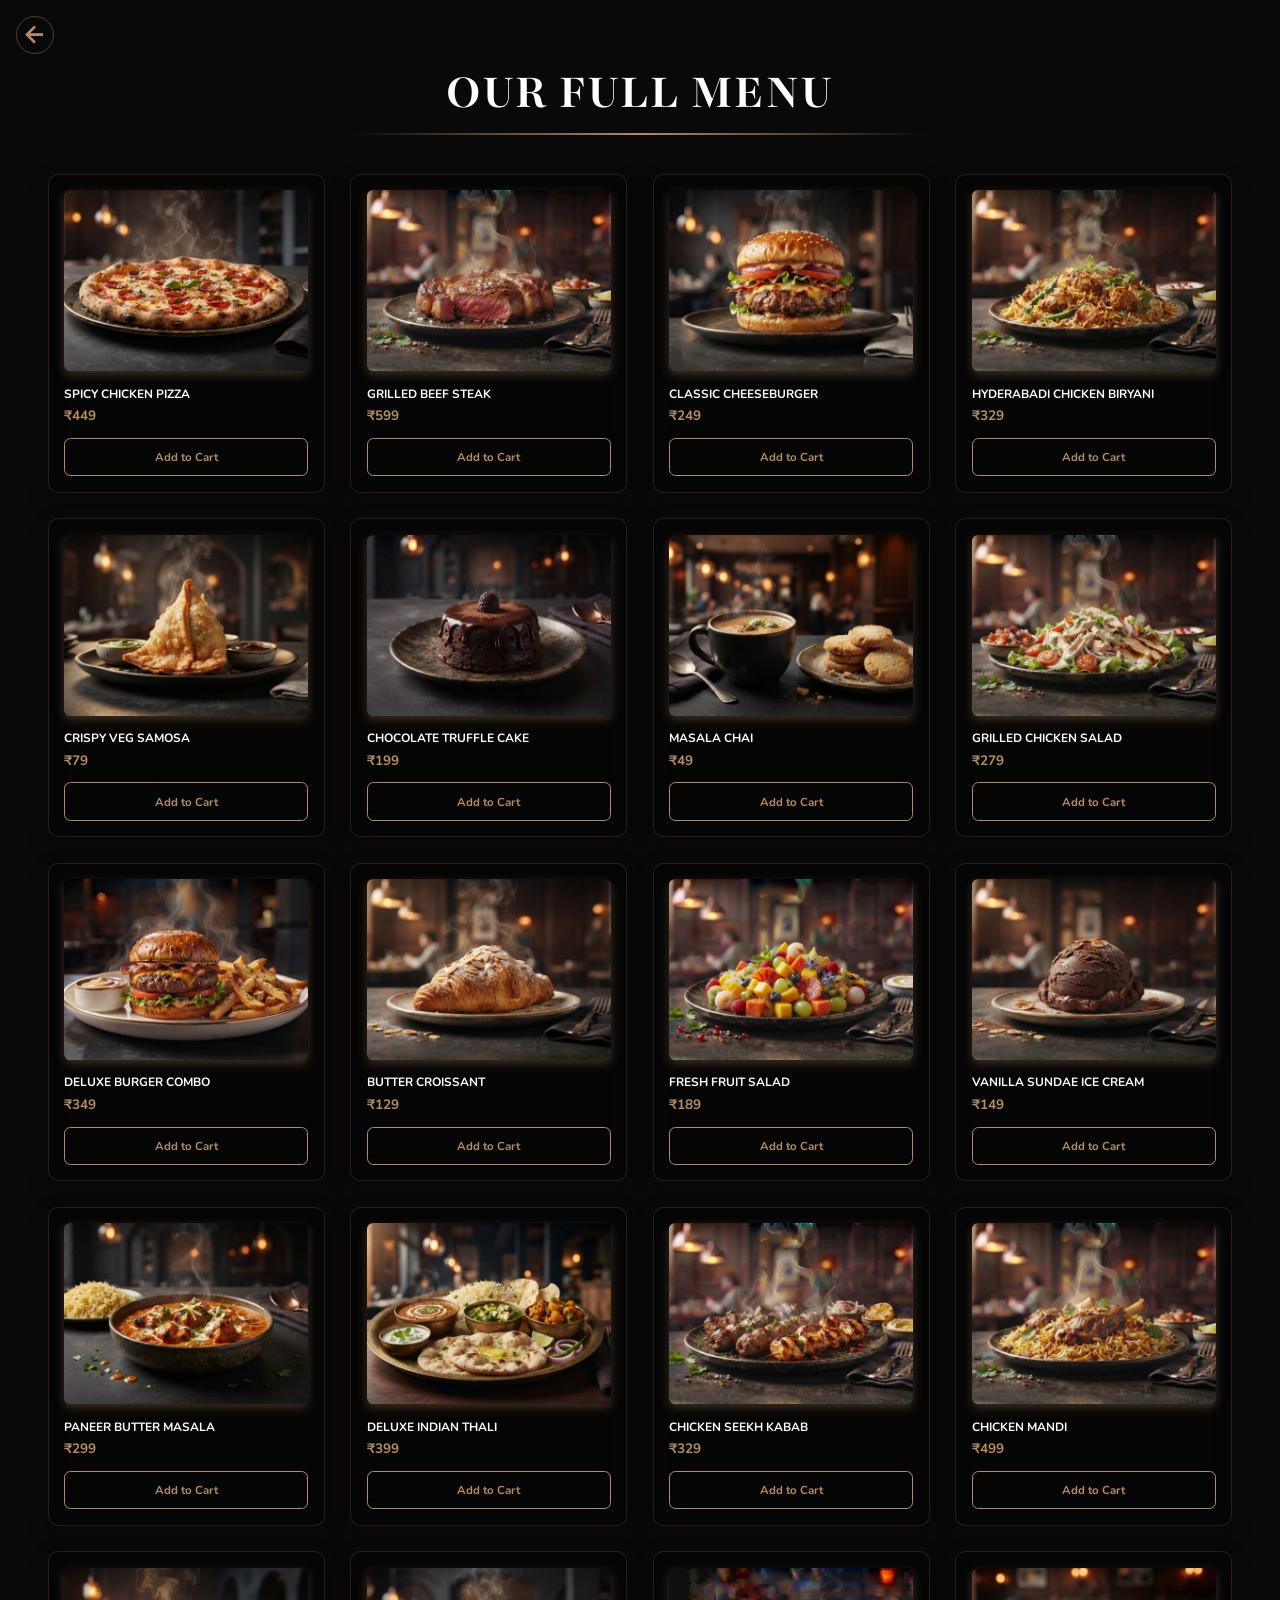
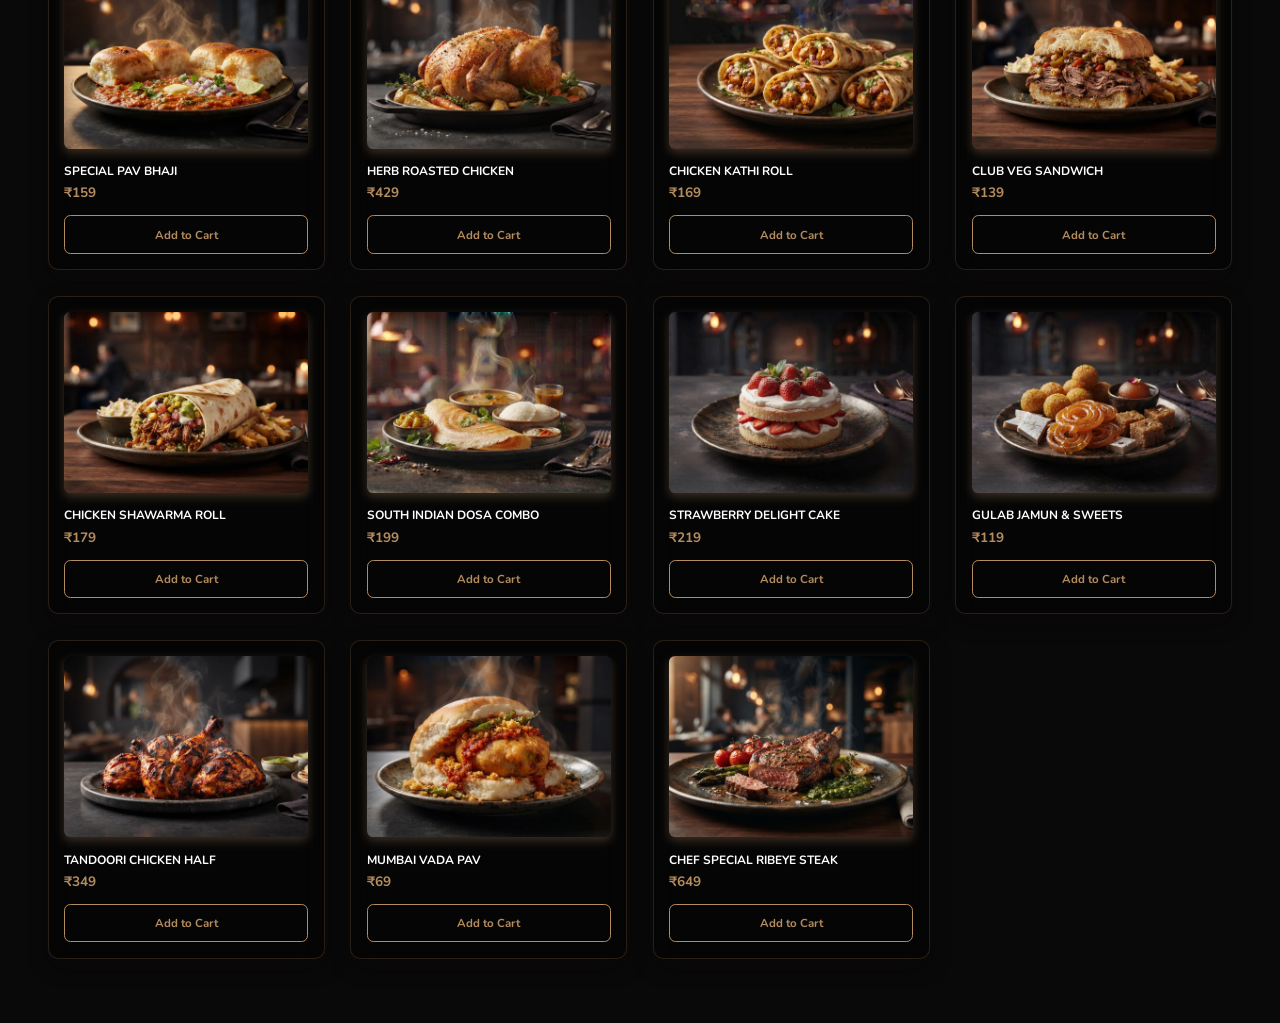
==== Menu-page/index2.html @ d4db0033 "Commit Responsiveness" ====
<!DOCTYPE html>
<html lang="en">

<head>
    <meta charset="UTF-8">
    <meta name="viewport" content="width=device-width, initial-scale=1.0">
    <title>Restaurant Menu</title>
    <link rel="stylesheet" href="style.css">
    <link href="https://unpkg.com/boxicons@2.1.4/css/boxicons.min.css" rel="stylesheet">
</head>

<body>
    <section class="full-menu">
        <h1>OUR FULL MENU</h1>
        <button class="menu-btn" onclick="window.location.href='../index.html'">
            <i id="menu-btnicon" class="bx bx-left-arrow-alt"></i>
        </button>

        <div class="menu-grid">

            <div class="cards">
                <img loading="lazy" src="../Food/Pizza.webp" alt="Pizza">
                <h5>SPICY CHICKEN PIZZA</h5>
                <p>₹449</p>
                <button class="add-to-cart-btn">Add to Cart</button>
            </div>

            <div class="cards">
                <img loading="lazy" src="../Food/Stake.webp" alt="Steak">
                <h5>GRILLED BEEF STEAK</h5>
                <p>₹599</p>
                <button class="add-to-cart-btn">Add to Cart</button>
            </div>

            <div class="cards">
                <img loading="lazy" src="../Food/Burger.webp" alt="Burger">
                <h5>CLASSIC CHEESEBURGER</h5>
                <p>₹249</p>
                <button class="add-to-cart-btn">Add to Cart</button>
            </div>

            <div class="cards">
                <img loading="lazy" src="../Food/Biryani.webp" alt="Biryani">
                <h5>HYDERABADI CHICKEN BIRYANI</h5>
                <p>₹329</p>
                <button class="add-to-cart-btn">Add to Cart</button>
            </div>

            <div class="cards">
                <img loading="lazy" src="../Food/Samosa.webp" alt="Samosa">
                <h5>CRISPY VEG SAMOSA</h5>
                <p>₹79</p>
                <button class="add-to-cart-btn">Add to Cart</button>
            </div>

            <div class="cards">
                <img loading="lazy" src="../Food/Cake.webp" alt="Cake">
                <h5>CHOCOLATE TRUFFLE CAKE</h5>
                <p>₹199</p>
                <button class="add-to-cart-btn">Add to Cart</button>
            </div>

            <div class="cards">
                <img loading="lazy" src="../Food/Chai.webp" alt="Chai">
                <h5>MASALA CHAI</h5>
                <p>₹49</p>
                <button class="add-to-cart-btn">Add to Cart</button>
            </div>

            <div class="cards">
                <img loading="lazy" src="../Food/Chicken Salad.webp" alt="Chicken Salad">
                <h5>GRILLED CHICKEN SALAD</h5>
                <p>₹279</p>
                <button class="add-to-cart-btn">Add to Cart</button>
            </div>

            <div class="cards">
                <img loading="lazy" src="../Food/Burger Combo.webp" alt="Burger Combo">
                <h5>DELUXE BURGER COMBO</h5>
                <p>₹349</p>
                <button class="add-to-cart-btn">Add to Cart</button>
            </div>

            <div class="cards">
                <img loading="lazy" src="../Food/Cruson.webp" alt="Croissant">
                <h5>BUTTER CROISSANT</h5>
                <p>₹129</p>
                <button class="add-to-cart-btn">Add to Cart</button>
            </div>

            <div class="cards">
                <img loading="lazy" src="../Food/Fruit salad.webp" alt="Fruit Salad">
                <h5>FRESH FRUIT SALAD</h5>
                <p>₹189</p>
                <button class="add-to-cart-btn">Add to Cart</button>
            </div>

            <div class="cards">
                <img loading="lazy" src="../Food/ICE Cream.webp" alt="Ice Cream">
                <h5>VANILLA SUNDAE ICE CREAM</h5>
                <p>₹149</p>
                <button class="add-to-cart-btn">Add to Cart</button>
            </div>

            <div class="cards">
                <img loading="lazy" src="../Food/Indian curry.webp" alt="Indian Curry">
                <h5>PANEER BUTTER MASALA</h5>
                <p>₹299</p>
                <button class="add-to-cart-btn">Add to Cart</button>
            </div>

            <div class="cards">
                <img loading="lazy" src="../Food/Indian-Thali.webp" alt="Indian Thali">
                <h5>DELUXE INDIAN THALI</h5>
                <p>₹399</p>
                <button class="add-to-cart-btn">Add to Cart</button>
            </div>

            <div class="cards">
                <img loading="lazy" src="../Food/Kababs.webp" alt="Kababs">
                <h5>CHICKEN SEEKH KABAB</h5>
                <p>₹329</p>
                <button class="add-to-cart-btn">Add to Cart</button>
            </div>

            <div class="cards">
                <img loading="lazy" src="../Food/Mandi.webp" alt="Mandi">
                <h5>CHICKEN MANDI</h5>
                <p>₹499</p>
                <button class="add-to-cart-btn">Add to Cart</button>
            </div>

            <div class="cards">
                <img loading="lazy" src="../Food/Pav-bhaji.webp" alt="Pav Bhaji">
                <h5>SPECIAL PAV BHAJI</h5>
                <p>₹159</p>
                <button class="add-to-cart-btn">Add to Cart</button>
            </div>

            <div class="cards">
                <img loading="lazy" src="../Food/Roasted-chicken.webp" alt="Roasted Chicken">
                <h5>HERB ROASTED CHICKEN</h5>
                <p>₹429</p>
                <button class="add-to-cart-btn">Add to Cart</button>
            </div>

            <div class="cards">
                <img loading="lazy" src="../Food/Roll.webp" alt="Roll">
                <h5>CHICKEN KATHI ROLL</h5>
                <p>₹169</p>
                <button class="add-to-cart-btn">Add to Cart</button>
            </div>

            <div class="cards">
                <img loading="lazy" src="../Food/Sandwich.webp" alt="Sandwich">
                <h5>CLUB VEG SANDWICH</h5>
                <p>₹139</p>
                <button class="add-to-cart-btn">Add to Cart</button>
            </div>

            <div class="cards">
                <img loading="lazy" src="../Food/Shawarma.webp" alt="Shawarma">
                <h5>CHICKEN SHAWARMA ROLL</h5>
                <p>₹179</p>
                <button class="add-to-cart-btn">Add to Cart</button>
            </div>

            <div class="cards">
                <img loading="lazy" src="../Food/South-indian.webp" alt="South Indian">
                <h5>SOUTH INDIAN DOSA COMBO</h5>
                <p>₹199</p>
                <button class="add-to-cart-btn">Add to Cart</button>
            </div>

            <div class="cards">
                <img loading="lazy" src="../Food/Stawbeery-cake.webp" alt="Strawberry Cake">
                <h5>STRAWBERRY DELIGHT CAKE</h5>
                <p>₹219</p>
                <button class="add-to-cart-btn">Add to Cart</button>
            </div>

            <div class="cards">
                <img loading="lazy" src="../Food/Sweet.webp" alt="Sweet">
                <h5>GULAB JAMUN & SWEETS</h5>
                <p>₹119</p>
                <button class="add-to-cart-btn">Add to Cart</button>
            </div>

            <div class="cards">
                <img loading="lazy" src="../Food/Tandori-Chicken.webp" alt="Tandoori Chicken">
                <h5>TANDOORI CHICKEN HALF</h5>
                <p>₹349</p>
                <button class="add-to-cart-btn">Add to Cart</button>
            </div>

            <div class="cards">
                <img loading="lazy" src="../Food/Vada-pav.webp" alt="Vada Pav">
                <h5>MUMBAI VADA PAV</h5>
                <p>₹69</p>
                <button class="add-to-cart-btn">Add to Cart</button>
            </div>

            <div class="cards">
                <img loading="lazy" src="../Food/Stake (2).webp" alt="Special Steak">
                <h5>CHEF SPECIAL RIBEYE STEAK</h5>
                <p>₹649</p>
                <button class="add-to-cart-btn">Add to Cart</button>
            </div>

        </div>
    </section>
</body>
<script src="script.js"></script>

</html>
---- Menu-page/style.css ----
@import url('https://fonts.googleapis.com/css2?family=Nunito:ital,wght@0,200..1000;1,200..1000&family=Playfair:ital,opsz,wght@0,5..1200,300..900;1,5..1200,300..900&display=swap');

:root {
    --primary-color: #b48c5e;
    --secondary-color: #fff;
    --terenary-color: #1a1a1a;
    --page-padding: clamp(1rem, 4vw, 4rem);
    --section-gap: clamp(2.5rem, 6vw, 6rem);
}

*,
*::before,
*::after {
    box-sizing: border-box;
}

html {
    width: 100%;
    min-width: 0;
    scroll-behavior: smooth;
    overflow-x: hidden;
}

body {
    width: 100%;
    min-width: 0;
    min-height: 100vh;
    padding: 0;
    margin: 0;
    font-family: 'Playfair', sans-serif;
    background-color: #000;
    color: var(--secondary-color);
    overflow-x: hidden;
}

img {
    display: block;
    max-width: 100%;
}

button,
input {
    font: inherit;
}

p {
    font-family: 'Nunito', sans-serif;
    margin: 10px 0;
}

/* FULL MENU SECTION */

.menu-btn{
    position: absolute;
    top: 1rem;
    left: 1rem;
    background-color: transparent;
    border: 1px solid rgba(180, 140, 94, 0.4);
    border-radius: 50%;
    color: var(--primary-color);
    width: clamp(2rem, 3vw, 2.8125rem);
    height: clamp(2rem, 3vw, 2.8125rem);
    font-size: clamp(1.5rem, 3vw, 2rem);
    display: flex;
    align-items: center;
    justify-content: center;
    transition: all 0.3s ease;
    cursor: pointer;
}

.menu-btn:hover {
    background-color: var(--primary-color);
    color: var(--secondary-color);
    box-shadow: 0 4px 15px rgba(180, 140, 94, 0.5);
}

.full-menu {
    width: 100%;
    min-height: 100vh;
    padding: clamp(2rem, 5vw, 4rem) clamp(1rem, 4vw, 3rem);
    background-color: #090909;
    text-align: center;
    position: relative;
}

.full-menu h1 {
    position: relative;
    width: min(100%, 950px);
    margin: 0 auto clamp(2rem, 4vw, 3.5rem);
    font-size: clamp(2rem, 4vw, 3.2rem);
    letter-spacing: clamp(0.5px, 0.15vw, 1.5px);
    line-height: 1.15;
    color: var(--secondary-color);
}

.full-menu h1::after {
    content: "";
    position: absolute;
    bottom: -0.75rem;
    left: 50%;
    transform: translateX(-50%);
    width: min(36rem, 70vw);
    height: 2px;
    background: linear-gradient(to right, transparent, var(--primary-color), transparent);
}

/* GRID LAYOUT FOR ALL CARDS */

.menu-grid {
    width: min(100%, 1400px);
    margin: 0 auto;
    display: grid;
    grid-template-columns: repeat(auto-fill, minmax(clamp(13rem, 20vw, 17rem), 1fr));
    gap: clamp(1rem, 2vw, 1.75rem);
    justify-content: center;
}

/* CARDS STYLING */

.cards {
    display: flex;
    flex-direction: column;
    backdrop-filter: blur(12px);
    background: rgba(0, 0, 0, 0.4);
    padding: clamp(0.75rem, 1.2vw, 1rem);
    border-radius: clamp(7px, 0.8vw, 12px);
    border: 1px solid rgba(180, 140, 94, 0.2);
    text-align: left;
    box-shadow: 0 8px 20px rgba(12, 6, 6, 0.4);
    transition: transform 0.3s ease, border-color 0.3s ease, box-shadow 0.3s ease;
}

.cards:hover {
    transform: translateY(-6px);
    border-color: var(--primary-color);
    box-shadow: 0 10px 25px rgba(180, 140, 94, 0.25);
}

.cards img {
    width: 100%;
    aspect-ratio: 1.35 / 1;
    height: auto;
    object-fit: cover;
    border-radius: clamp(5px, 0.5vw, 8px);
    background-color: #262626;
    box-shadow: 0 4px 10px rgba(180, 140, 94, 0.3);
}

.cards h5 {
    margin: clamp(0.75rem, 1.2vw, 1rem) 0 0.25rem;
    font-size: clamp(0.75rem, 0.9vw, 1rem);
    font-family: 'Nunito', sans-serif;
    line-height: 1.3;
    font-weight: 700;
    color: var(--secondary-color);
}

.cards p {
    margin: 0 0 clamp(0.75rem, 1vw, 1.25rem) 0;
    color: var(--primary-color);
    font-weight: 700;
    font-size: clamp(0.85rem, 1vw, 1.1rem);
    font-family: 'Nunito', sans-serif;
}

/* ADD TO CART BUTTON */

.add-to-cart-btn {
    margin-top: auto;
    width: 100%;
    background-color: transparent;
    color: var(--primary-color);
    border: 1px solid var(--primary-color);
    border-radius: clamp(5px, 0.5vw, 8px);
    padding: clamp(0.5rem, 0.8vw, 0.7rem) clamp(0.75rem, 1vw, 1.25rem);
    font-size: clamp(0.72rem, 0.85vw, 0.95rem);
    font-weight: 700;
    font-family: 'Nunito', sans-serif;
    cursor: pointer;
    transition: background 0.3s ease, color 0.3s ease, box-shadow 0.3s ease;
}

.add-to-cart-btn:hover {
    background-color: var(--primary-color);
    box-shadow: 0 4px 15px rgba(180, 140, 94, 0.5);
    color: var(--secondary-color);
}
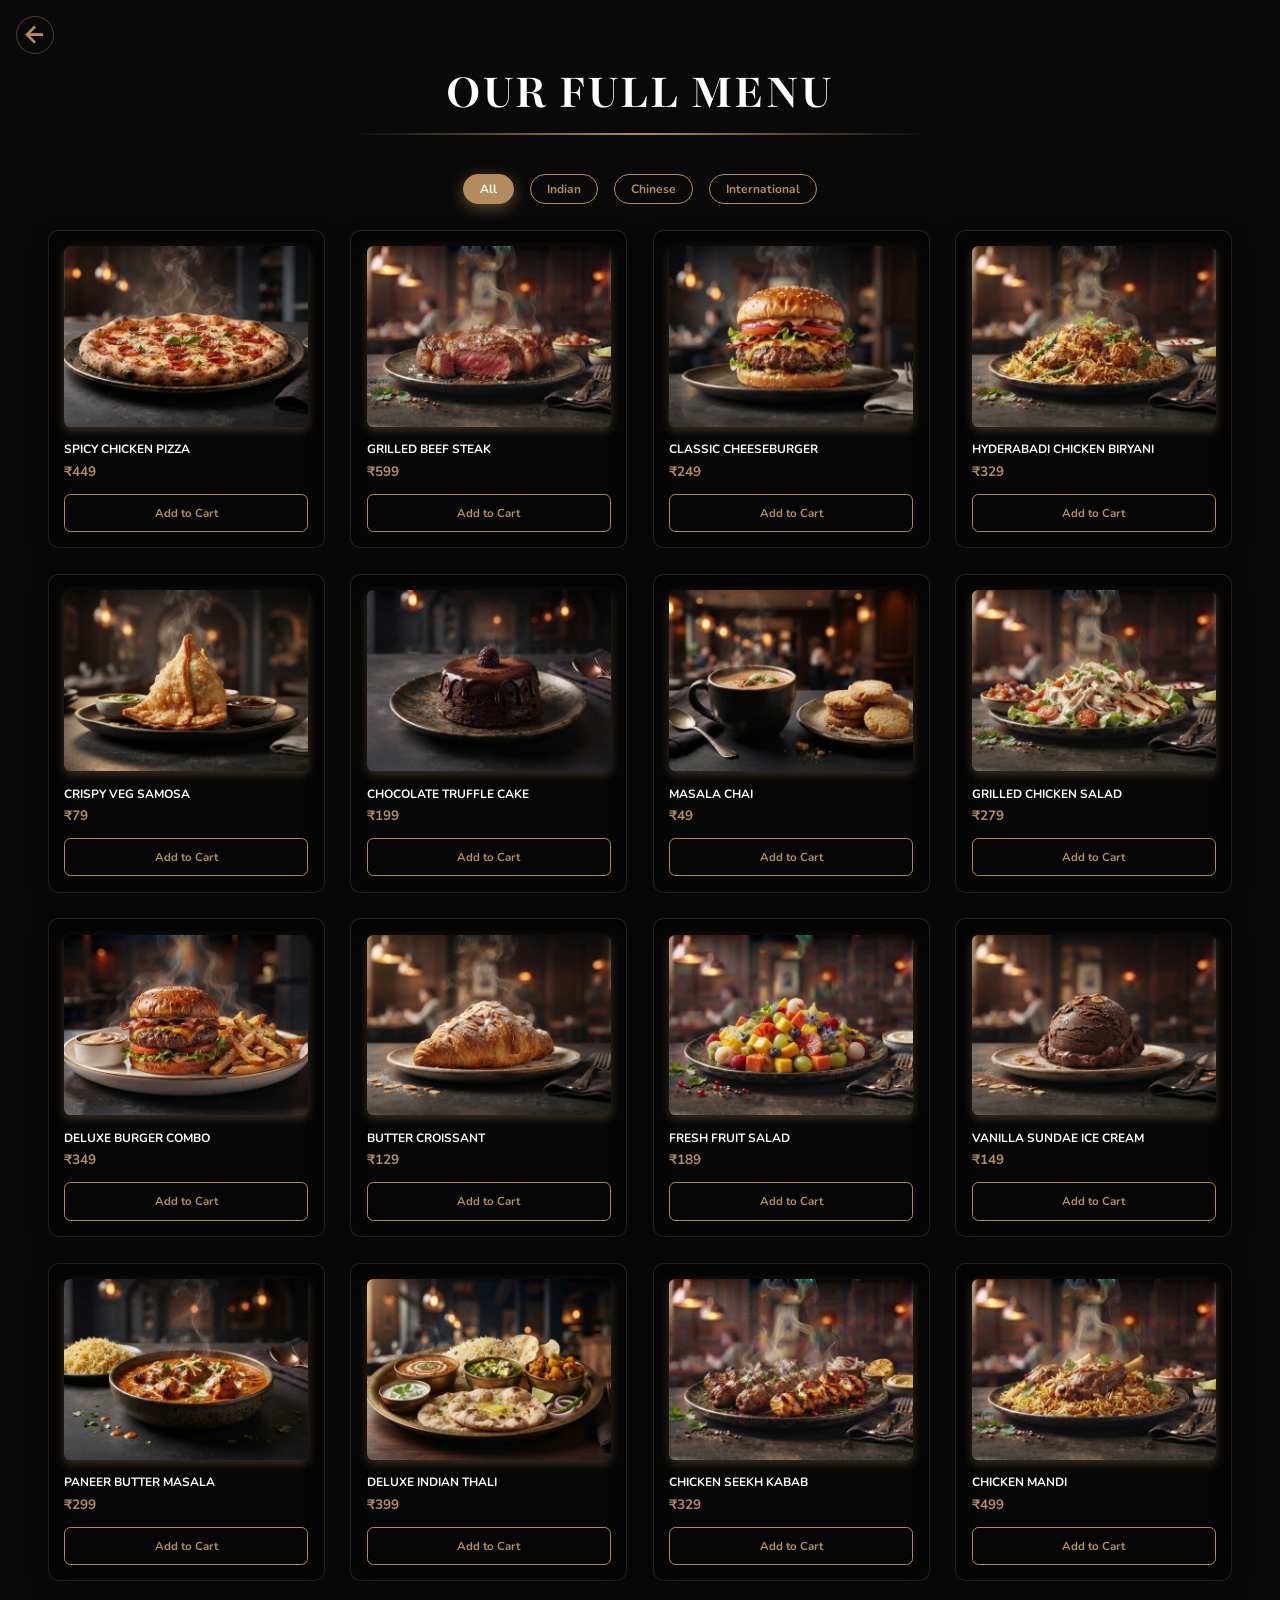
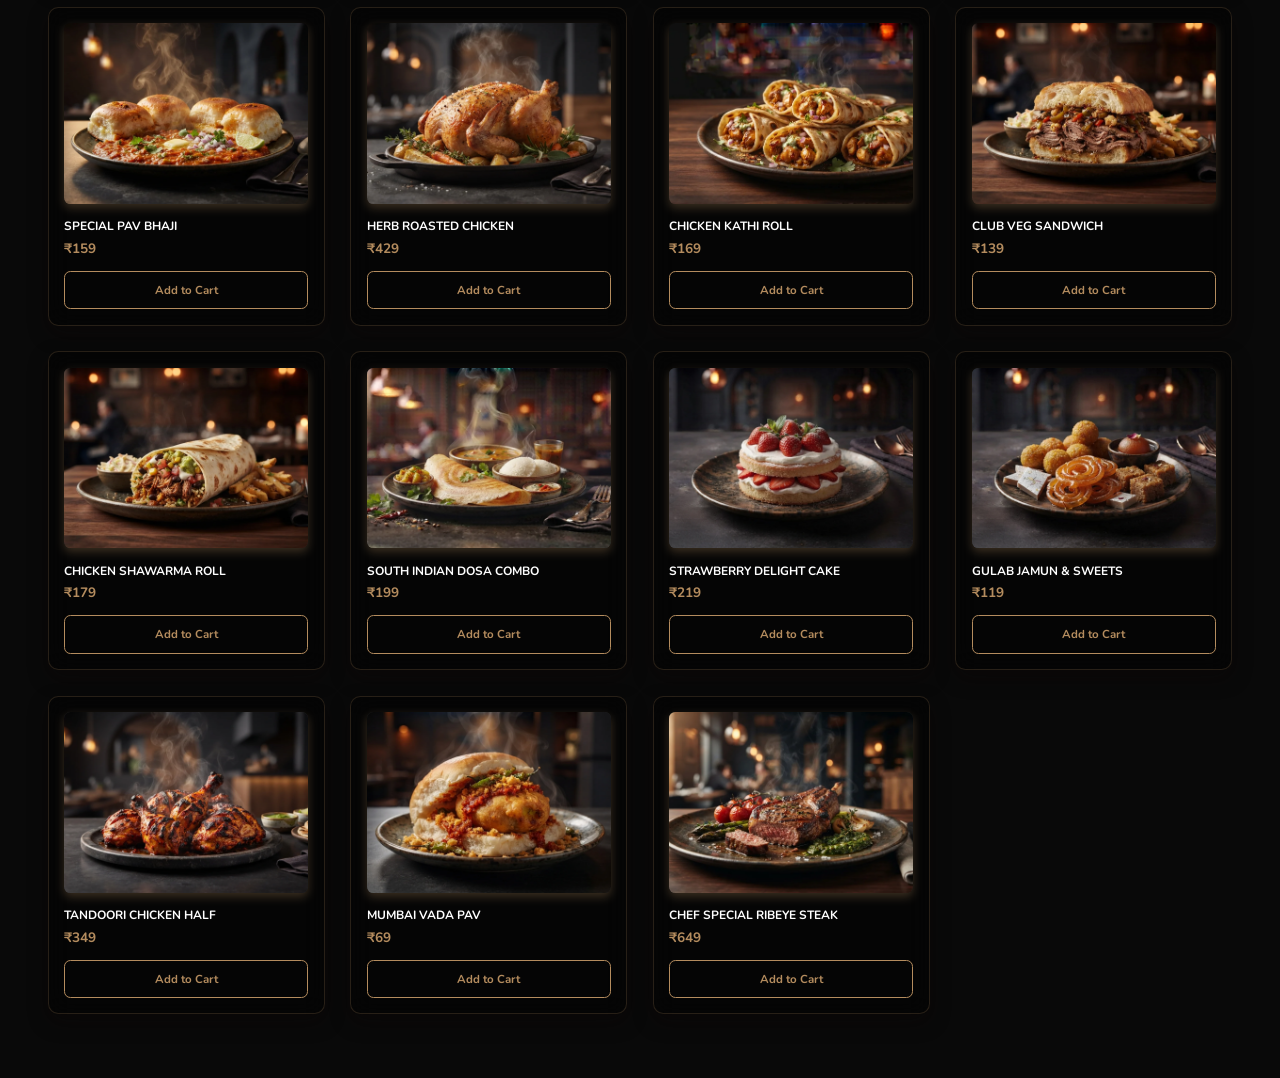
==== commit 5e744727: "Commit Responsiveness" ====
--- a/Menu-page/index2.html
+++ b/Menu-page/index2.html
@@ -12,6 +12,14 @@
 <body>
     <section class="full-menu">
         <h1>OUR FULL MENU</h1>
+        <div class="category">
+        <ul>
+            <li><a href="#" class="active">All</a></li>
+            <li><a href="#">Indian</a></li>
+            <li><a href="#">Chinese</a></li>
+            <li><a href="#">International</a></li>
+        </ul>
+    </div>
         <button class="menu-btn" onclick="window.location.href='../index.html'">
             <i id="menu-btnicon" class="bx bx-left-arrow-alt"></i>
         </button>
--- a/Menu-page/style.css
+++ b/Menu-page/style.css
@@ -50,7 +50,7 @@
 
 /* FULL MENU SECTION */
 
-.menu-btn{
+.menu-btn {
     position: absolute;
     top: 1rem;
     left: 1rem;
@@ -102,6 +102,43 @@
     width: min(36rem, 70vw);
     height: 2px;
     background: linear-gradient(to right, transparent, var(--primary-color), transparent);
+}
+
+
+.category ul {
+    display: flex;
+    justify-content: center;
+    gap: 1rem;
+    list-style: none;
+    padding: 0;
+    margin: 0 0 clamp(1rem, 2vw, 2rem);
+}
+
+.category ul li a {
+    color: var(--primary-color);
+    font-weight: 700;
+    font-family: 'Nunito', sans-serif;
+    font-size: clamp(0.75rem, 0.9vw, 1rem);
+    display: inline-flex;
+    align-items: center;
+    justify-content: center;
+    padding: 6px 16px;
+    border: 1px solid var(--primary-color);
+    border-radius: 50px;
+    text-decoration: none;
+    transition: all 0.3s ease;
+}
+
+.category ul li a:hover {
+    background-color: var(--primary-color);
+    color: var(--secondary-color);
+    box-shadow: 0 4px 15px rgba(180, 140, 94, 0.5);
+}
+
+.category ul li a.active {
+    background-color: var(--primary-color);
+    color: var(--secondary-color);
+    box-shadow: 0 4px 15px rgba(180, 140, 94, 0.5);
 }
 
 /* GRID LAYOUT FOR ALL CARDS */
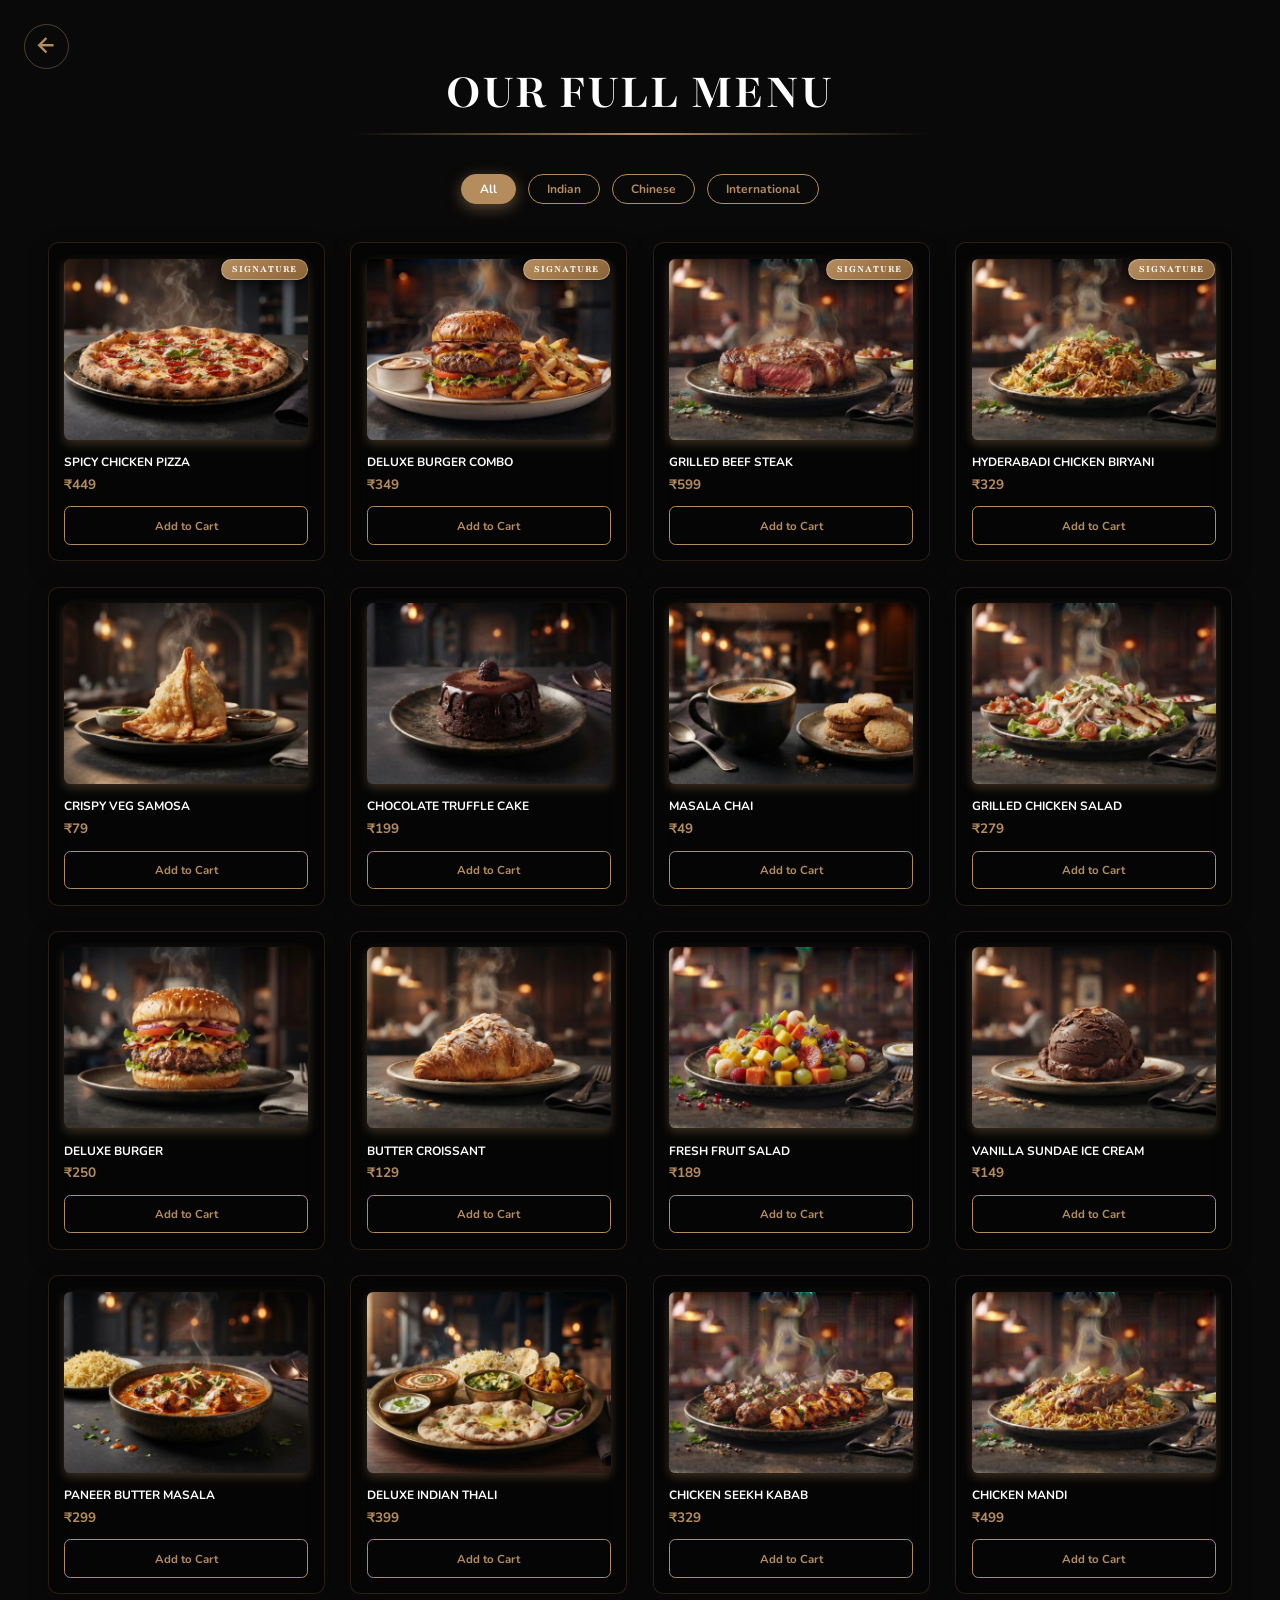
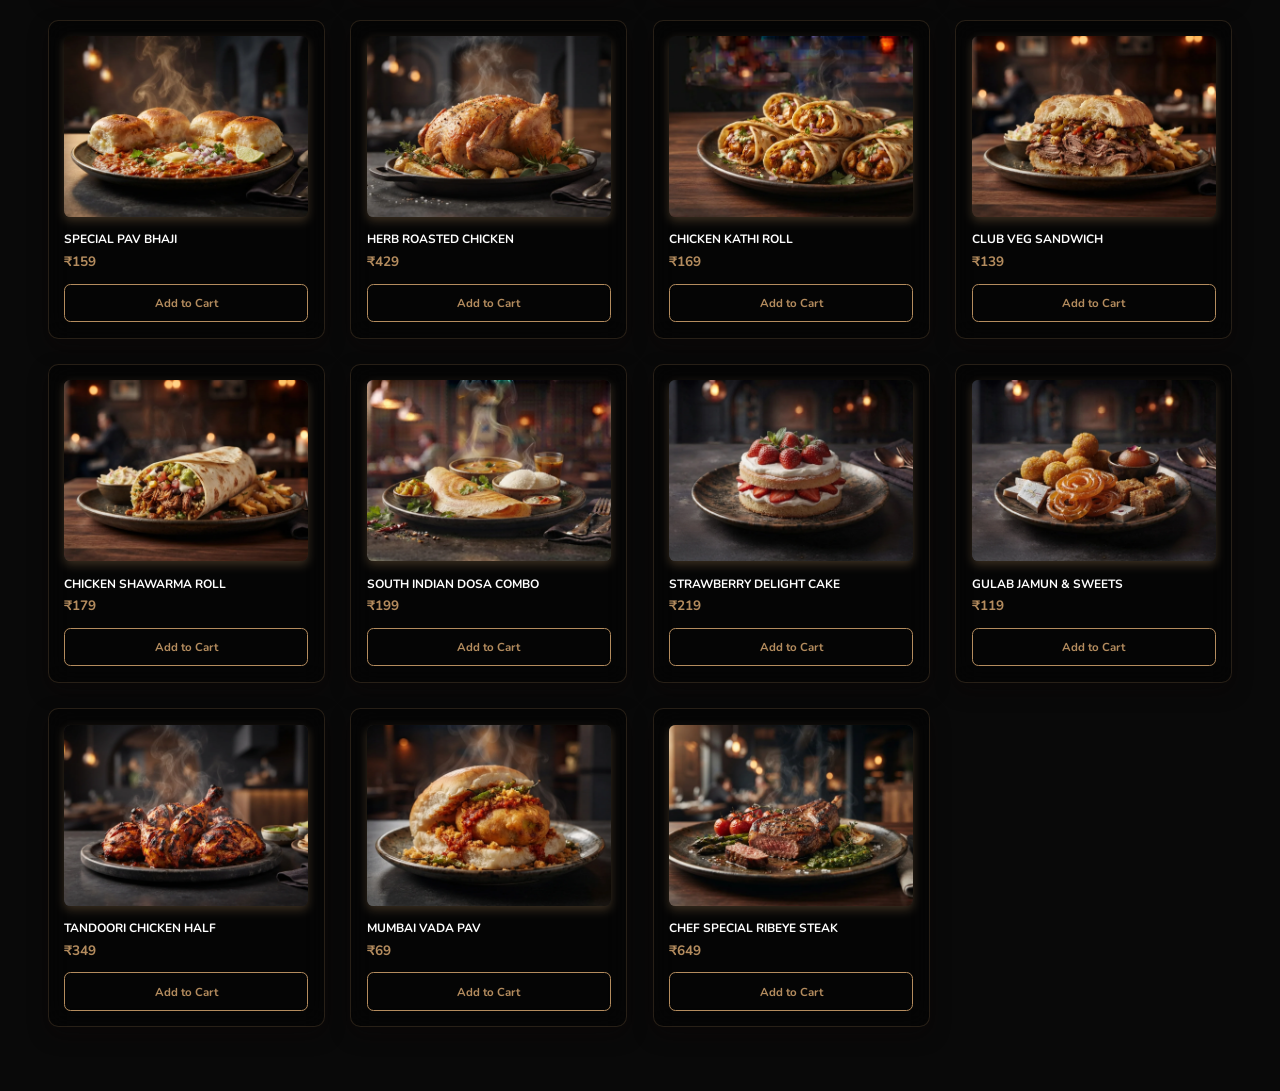
==== commit c5ac7952: "Commit new Pages" ====
--- a/Menu-page/index2.html
+++ b/Menu-page/index2.html
@@ -13,13 +13,13 @@
     <section class="full-menu">
         <h1>OUR FULL MENU</h1>
         <div class="category">
-        <ul>
-            <li><a href="#" class="active">All</a></li>
-            <li><a href="#">Indian</a></li>
-            <li><a href="#">Chinese</a></li>
-            <li><a href="#">International</a></li>
-        </ul>
-    </div>
+            <ul>
+                <li><a href="#" class="active">All</a></li>
+                <li><a href="#">Indian</a></li>
+                <li><a href="#">Chinese</a></li>
+                <li><a href="#">International</a></li>
+            </ul>
+        </div>
         <button class="menu-btn" onclick="window.location.href='../index.html'">
             <i id="menu-btnicon" class="bx bx-left-arrow-alt"></i>
         </button>
@@ -28,27 +28,31 @@
 
             <div class="cards">
                 <img loading="lazy" src="../Food/Pizza.webp" alt="Pizza">
+                <p class="badge">Signature</p>
                 <h5>SPICY CHICKEN PIZZA</h5>
                 <p>₹449</p>
                 <button class="add-to-cart-btn">Add to Cart</button>
             </div>
 
             <div class="cards">
-                <img loading="lazy" src="../Food/Stake.webp" alt="Steak">
+                <img loading="lazy" src="../Food/Burger Combo.webp" alt="Burger Combo">
+                <p class="badge">Signature</p>
+                <h5>DELUXE BURGER COMBO</h5>
+                <p>₹349</p>
+                <button class="add-to-cart-btn">Add to Cart</button>
+            </div>
+
+            <div class="cards">
+                <img loading="lazy" src="../Food/Stake.webp" alt=" Stake">
+                <p class="badge">Signature</p>
                 <h5>GRILLED BEEF STEAK</h5>
                 <p>₹599</p>
                 <button class="add-to-cart-btn">Add to Cart</button>
             </div>
 
             <div class="cards">
-                <img loading="lazy" src="../Food/Burger.webp" alt="Burger">
-                <h5>CLASSIC CHEESEBURGER</h5>
-                <p>₹249</p>
-                <button class="add-to-cart-btn">Add to Cart</button>
-            </div>
-
-            <div class="cards">
                 <img loading="lazy" src="../Food/Biryani.webp" alt="Biryani">
+                <p class="badge">Signature</p>
                 <h5>HYDERABADI CHICKEN BIRYANI</h5>
                 <p>₹329</p>
                 <button class="add-to-cart-btn">Add to Cart</button>
@@ -83,9 +87,9 @@
             </div>
 
             <div class="cards">
-                <img loading="lazy" src="../Food/Burger Combo.webp" alt="Burger Combo">
-                <h5>DELUXE BURGER COMBO</h5>
-                <p>₹349</p>
+                <img loading="lazy" src="../Food/Burger.webp" alt="Burger Combo">
+                <h5>DELUXE BURGER</h5>
+                <p>₹250</p>
                 <button class="add-to-cart-btn">Add to Cart</button>
             </div>
 
@@ -218,6 +222,6 @@
         </div>
     </section>
 </body>
-<script src="script.js"></script>
+<script src="../script.js"></script>
 
 </html>
--- a/Menu-page/style.css
+++ b/Menu-page/style.css
@@ -1,224 +1,251 @@
 @import url('https://fonts.googleapis.com/css2?family=Nunito:ital,wght@0,200..1000;1,200..1000&family=Playfair:ital,opsz,wght@0,5..1200,300..900;1,5..1200,300..900&display=swap');
 
 :root {
-    --primary-color: #b48c5e;
-    --secondary-color: #fff;
-    --terenary-color: #1a1a1a;
-    --page-padding: clamp(1rem, 4vw, 4rem);
-    --section-gap: clamp(2.5rem, 6vw, 6rem);
+  --primary-color: #b48c5e;
+  --primary-gradient: linear-gradient(135deg, #b48c5e 0%, #8a6336 100%);
+  --secondary-color: #ffffff;
+  --tertiary-color: #1a1a1a;
+  --bg-dark: #090909;
+  --page-padding: clamp(1rem, 4vw, 4rem);
+  --section-gap: clamp(2.5rem, 6vw, 6rem);
 }
 
 *,
 *::before,
 *::after {
-    box-sizing: border-box;
+  box-sizing: border-box;
 }
 
 html {
-    width: 100%;
-    min-width: 0;
-    scroll-behavior: smooth;
-    overflow-x: hidden;
+  width: 100%;
+  min-width: 0;
+  scroll-behavior: smooth;
+  overflow-x: hidden;
 }
 
 body {
-    width: 100%;
-    min-width: 0;
-    min-height: 100vh;
-    padding: 0;
-    margin: 0;
-    font-family: 'Playfair', sans-serif;
-    background-color: #000;
-    color: var(--secondary-color);
-    overflow-x: hidden;
+  width: 100%;
+  min-width: 0;
+  min-height: 100vh;
+  padding: 0;
+  margin: 0;
+  font-family: 'Playfair', serif;
+  background-color: #000;
+  color: var(--secondary-color);
+  overflow-x: hidden;
 }
 
 img {
-    display: block;
-    max-width: 100%;
+  display: block;
+  max-width: 100%;
+  height: auto;
 }
 
 button,
 input {
-    font: inherit;
+  font: inherit;
 }
 
 p {
-    font-family: 'Nunito', sans-serif;
-    margin: 10px 0;
-}
-
-/* FULL MENU SECTION */
-
+  font-family: 'Nunito', sans-serif;
+  margin: 10px 0;
+}
+
+/* Header & Navigation controls */
 .menu-btn {
-    position: absolute;
-    top: 1rem;
-    left: 1rem;
-    background-color: transparent;
-    border: 1px solid rgba(180, 140, 94, 0.4);
-    border-radius: 50%;
-    color: var(--primary-color);
-    width: clamp(2rem, 3vw, 2.8125rem);
-    height: clamp(2rem, 3vw, 2.8125rem);
-    font-size: clamp(1.5rem, 3vw, 2rem);
-    display: flex;
-    align-items: center;
-    justify-content: center;
-    transition: all 0.3s ease;
-    cursor: pointer;
+  position: absolute;
+  top: 1.5rem;
+  left: 1.5rem;
+  background-color: transparent;
+  border: 1px solid rgba(180, 140, 94, 0.4);
+  border-radius: 50%;
+  color: var(--primary-color);
+  width: clamp(2.2rem, 3.5vw, 2.8125rem);
+  height: clamp(2.2rem, 3.5vw, 2.8125rem);
+  font-size: clamp(1.2rem, 2.5vw, 1.8rem);
+  display: flex;
+  align-items: center;
+  justify-content: center;
+  transition: all 0.3s ease;
+  cursor: pointer;
+  z-index: 10;
 }
 
 .menu-btn:hover {
-    background-color: var(--primary-color);
-    color: var(--secondary-color);
-    box-shadow: 0 4px 15px rgba(180, 140, 94, 0.5);
+  background-color: var(--primary-color);
+  color: var(--secondary-color);
+  box-shadow: 0 4px 15px rgba(180, 140, 94, 0.5);
 }
 
 .full-menu {
-    width: 100%;
-    min-height: 100vh;
-    padding: clamp(2rem, 5vw, 4rem) clamp(1rem, 4vw, 3rem);
-    background-color: #090909;
-    text-align: center;
-    position: relative;
+  width: 100%;
+  min-height: 100vh;
+  padding: clamp(2.5rem, 5vw, 4rem) clamp(1rem, 4vw, 3rem);
+  background-color: var(--bg-dark);
+  text-align: center;
+  position: relative;
 }
 
 .full-menu h1 {
-    position: relative;
-    width: min(100%, 950px);
-    margin: 0 auto clamp(2rem, 4vw, 3.5rem);
-    font-size: clamp(2rem, 4vw, 3.2rem);
-    letter-spacing: clamp(0.5px, 0.15vw, 1.5px);
-    line-height: 1.15;
-    color: var(--secondary-color);
+  position: relative;
+  width: min(100%, 950px);
+  margin: 0 auto clamp(2rem, 4vw, 3.5rem);
+  font-size: clamp(2rem, 4vw, 3.2rem);
+  letter-spacing: clamp(0.5px, 0.15vw, 1.5px);
+  line-height: 1.15;
+  color: var(--secondary-color);
 }
 
 .full-menu h1::after {
-    content: "";
-    position: absolute;
-    bottom: -0.75rem;
-    left: 50%;
-    transform: translateX(-50%);
-    width: min(36rem, 70vw);
-    height: 2px;
-    background: linear-gradient(to right, transparent, var(--primary-color), transparent);
-}
-
-
+  content: "";
+  position: absolute;
+  bottom: -0.75rem;
+  left: 50%;
+  transform: translateX(-50%);
+  width: min(36rem, 70vw);
+  height: 2px;
+  background: linear-gradient(to right, transparent, var(--primary-color), transparent);
+}
+
+/* Category Filter Navigation */
 .category ul {
-    display: flex;
-    justify-content: center;
-    gap: 1rem;
-    list-style: none;
-    padding: 0;
-    margin: 0 0 clamp(1rem, 2vw, 2rem);
+  display: flex;
+  justify-content: center;
+  flex-wrap: wrap;
+  gap: 0.75rem;
+  list-style: none;
+  padding: 0;
+  margin: 0 0 clamp(1.5rem, 3vw, 2.5rem);
 }
 
 .category ul li a {
-    color: var(--primary-color);
-    font-weight: 700;
-    font-family: 'Nunito', sans-serif;
-    font-size: clamp(0.75rem, 0.9vw, 1rem);
-    display: inline-flex;
-    align-items: center;
-    justify-content: center;
-    padding: 6px 16px;
-    border: 1px solid var(--primary-color);
-    border-radius: 50px;
-    text-decoration: none;
-    transition: all 0.3s ease;
-}
-
-.category ul li a:hover {
-    background-color: var(--primary-color);
-    color: var(--secondary-color);
-    box-shadow: 0 4px 15px rgba(180, 140, 94, 0.5);
-}
-
+  color: var(--primary-color);
+  font-weight: 700;
+  font-family: 'Nunito', sans-serif;
+  font-size: clamp(0.75rem, 0.9vw, 1rem);
+  display: inline-flex;
+  align-items: center;
+  justify-content: center;
+  padding: 6px 18px;
+  border: 1px solid var(--primary-color);
+  border-radius: 50px;
+  text-decoration: none;
+  transition: all 0.3s ease;
+}
+
+.category ul li a:hover,
 .category ul li a.active {
-    background-color: var(--primary-color);
-    color: var(--secondary-color);
-    box-shadow: 0 4px 15px rgba(180, 140, 94, 0.5);
-}
-
-/* GRID LAYOUT FOR ALL CARDS */
-
+  background-color: var(--primary-color);
+  color: var(--secondary-color);
+  box-shadow: 0 4px 15px rgba(180, 140, 94, 0.5);
+}
+
+/* Grid Layout */
 .menu-grid {
-    width: min(100%, 1400px);
-    margin: 0 auto;
-    display: grid;
-    grid-template-columns: repeat(auto-fill, minmax(clamp(13rem, 20vw, 17rem), 1fr));
-    gap: clamp(1rem, 2vw, 1.75rem);
-    justify-content: center;
-}
-
-/* CARDS STYLING */
-
+  width: min(100%, 1400px);
+  margin: 0 auto;
+  display: grid;
+  grid-template-columns: repeat(auto-fill, minmax(clamp(13rem, 20vw, 17rem), 1fr));
+  gap: clamp(1rem, 2vw, 1.75rem);
+  justify-content: center;
+}
+
+/* Menu Cards */
 .cards {
-    display: flex;
-    flex-direction: column;
-    backdrop-filter: blur(12px);
-    background: rgba(0, 0, 0, 0.4);
-    padding: clamp(0.75rem, 1.2vw, 1rem);
-    border-radius: clamp(7px, 0.8vw, 12px);
-    border: 1px solid rgba(180, 140, 94, 0.2);
-    text-align: left;
-    box-shadow: 0 8px 20px rgba(12, 6, 6, 0.4);
-    transition: transform 0.3s ease, border-color 0.3s ease, box-shadow 0.3s ease;
+  position: relative;
+  display: flex;
+  flex-direction: column;
+  backdrop-filter: blur(12px);
+  background: rgba(0, 0, 0, 0.4);
+  padding: clamp(0.75rem, 1.2vw, 1rem);
+  border-radius: clamp(7px, 0.8vw, 12px);
+  border: 1px solid rgba(180, 140, 94, 0.2);
+  text-align: left;
+  box-shadow: 0 8px 20px rgba(12, 6, 6, 0.4);
+  transition: transform 0.3s ease, border-color 0.3s ease, box-shadow 0.3s ease;
 }
 
 .cards:hover {
-    transform: translateY(-6px);
-    border-color: var(--primary-color);
-    box-shadow: 0 10px 25px rgba(180, 140, 94, 0.25);
+  transform: translateY(-6px);
+  border-color: var(--primary-color);
+  box-shadow: 0 10px 25px rgba(180, 140, 94, 0.25);
+}
+
+/* Image Wrappers & Badges */
+.card-img-wrapper {
+  position: relative;
+  width: 100%;
+  overflow: hidden;
+  border-radius: clamp(5px, 0.5vw, 8px);
 }
 
 .cards img {
-    width: 100%;
-    aspect-ratio: 1.35 / 1;
-    height: auto;
-    object-fit: cover;
-    border-radius: clamp(5px, 0.5vw, 8px);
-    background-color: #262626;
-    box-shadow: 0 4px 10px rgba(180, 140, 94, 0.3);
-}
-
+  width: 100%;
+  aspect-ratio: 1.35 / 1;
+  height: auto;
+  object-fit: cover;
+  border-radius: clamp(5px, 0.5vw, 8px);
+  background-color: #262626;
+  box-shadow: 0 4px 10px rgba(180, 140, 94, 0.3);
+  display: block;
+}
+
+.badge {
+  position: absolute;
+  top: 1rem;
+  right: 1rem;
+  font-family: 'Playfair', serif;
+  background: var(--primary-gradient);
+  color: var(--secondary-color);
+  font-size: clamp(0.65rem, 0.75vw, 0.8rem);
+  font-weight: 700;
+  text-transform: uppercase;
+  letter-spacing: 1px;
+  padding: 4px 10px;
+  border-radius: 20px;
+  box-shadow: 0 2px 8px rgba(0, 0, 0, 0.6);
+  border: 1px solid rgba(255, 255, 255, 0.3);
+  z-index: 2;
+  margin: 0;
+  line-height: 1;
+}
+
+/* Item Titles & Prices */
 .cards h5 {
-    margin: clamp(0.75rem, 1.2vw, 1rem) 0 0.25rem;
-    font-size: clamp(0.75rem, 0.9vw, 1rem);
-    font-family: 'Nunito', sans-serif;
-    line-height: 1.3;
-    font-weight: 700;
-    color: var(--secondary-color);
-}
-
-.cards p {
-    margin: 0 0 clamp(0.75rem, 1vw, 1.25rem) 0;
-    color: var(--primary-color);
-    font-weight: 700;
-    font-size: clamp(0.85rem, 1vw, 1.1rem);
-    font-family: 'Nunito', sans-serif;
-}
-
-/* ADD TO CART BUTTON */
-
+  margin: clamp(0.75rem, 1.2vw, 1rem) 0 0.25rem;
+  font-size: clamp(0.75rem, 0.9vw, 1rem);
+  font-family: 'Nunito', sans-serif;
+  line-height: 1.3;
+  font-weight: 700;
+  color: var(--secondary-color);
+}
+
+.cards p:not(.badge) {
+  margin: 0 0 clamp(0.75rem, 1vw, 1.25rem) 0;
+  color: var(--primary-color);
+  font-weight: 700;
+  font-size: clamp(0.85rem, 1vw, 1.1rem);
+  font-family: 'Nunito', sans-serif;
+}
+
+/* Buttons */
 .add-to-cart-btn {
-    margin-top: auto;
-    width: 100%;
-    background-color: transparent;
-    color: var(--primary-color);
-    border: 1px solid var(--primary-color);
-    border-radius: clamp(5px, 0.5vw, 8px);
-    padding: clamp(0.5rem, 0.8vw, 0.7rem) clamp(0.75rem, 1vw, 1.25rem);
-    font-size: clamp(0.72rem, 0.85vw, 0.95rem);
-    font-weight: 700;
-    font-family: 'Nunito', sans-serif;
-    cursor: pointer;
-    transition: background 0.3s ease, color 0.3s ease, box-shadow 0.3s ease;
+  margin-top: auto;
+  width: 100%;
+  background-color: transparent;
+  color: var(--primary-color);
+  border: 1px solid var(--primary-color);
+  border-radius: clamp(5px, 0.5vw, 8px);
+  padding: clamp(0.5rem, 0.8vw, 0.7rem) clamp(0.75rem, 1vw, 1.25rem);
+  font-size: clamp(0.72rem, 0.85vw, 0.95rem);
+  font-weight: 700;
+  font-family: 'Nunito', sans-serif;
+  cursor: pointer;
+  transition: background 0.3s ease, color 0.3s ease, box-shadow 0.3s ease;
 }
 
 .add-to-cart-btn:hover {
-    background-color: var(--primary-color);
-    box-shadow: 0 4px 15px rgba(180, 140, 94, 0.5);
-    color: var(--secondary-color);
+  background-color: var(--primary-color);
+  box-shadow: 0 4px 15px rgba(180, 140, 94, 0.5);
+  color: var(--secondary-color);
 }
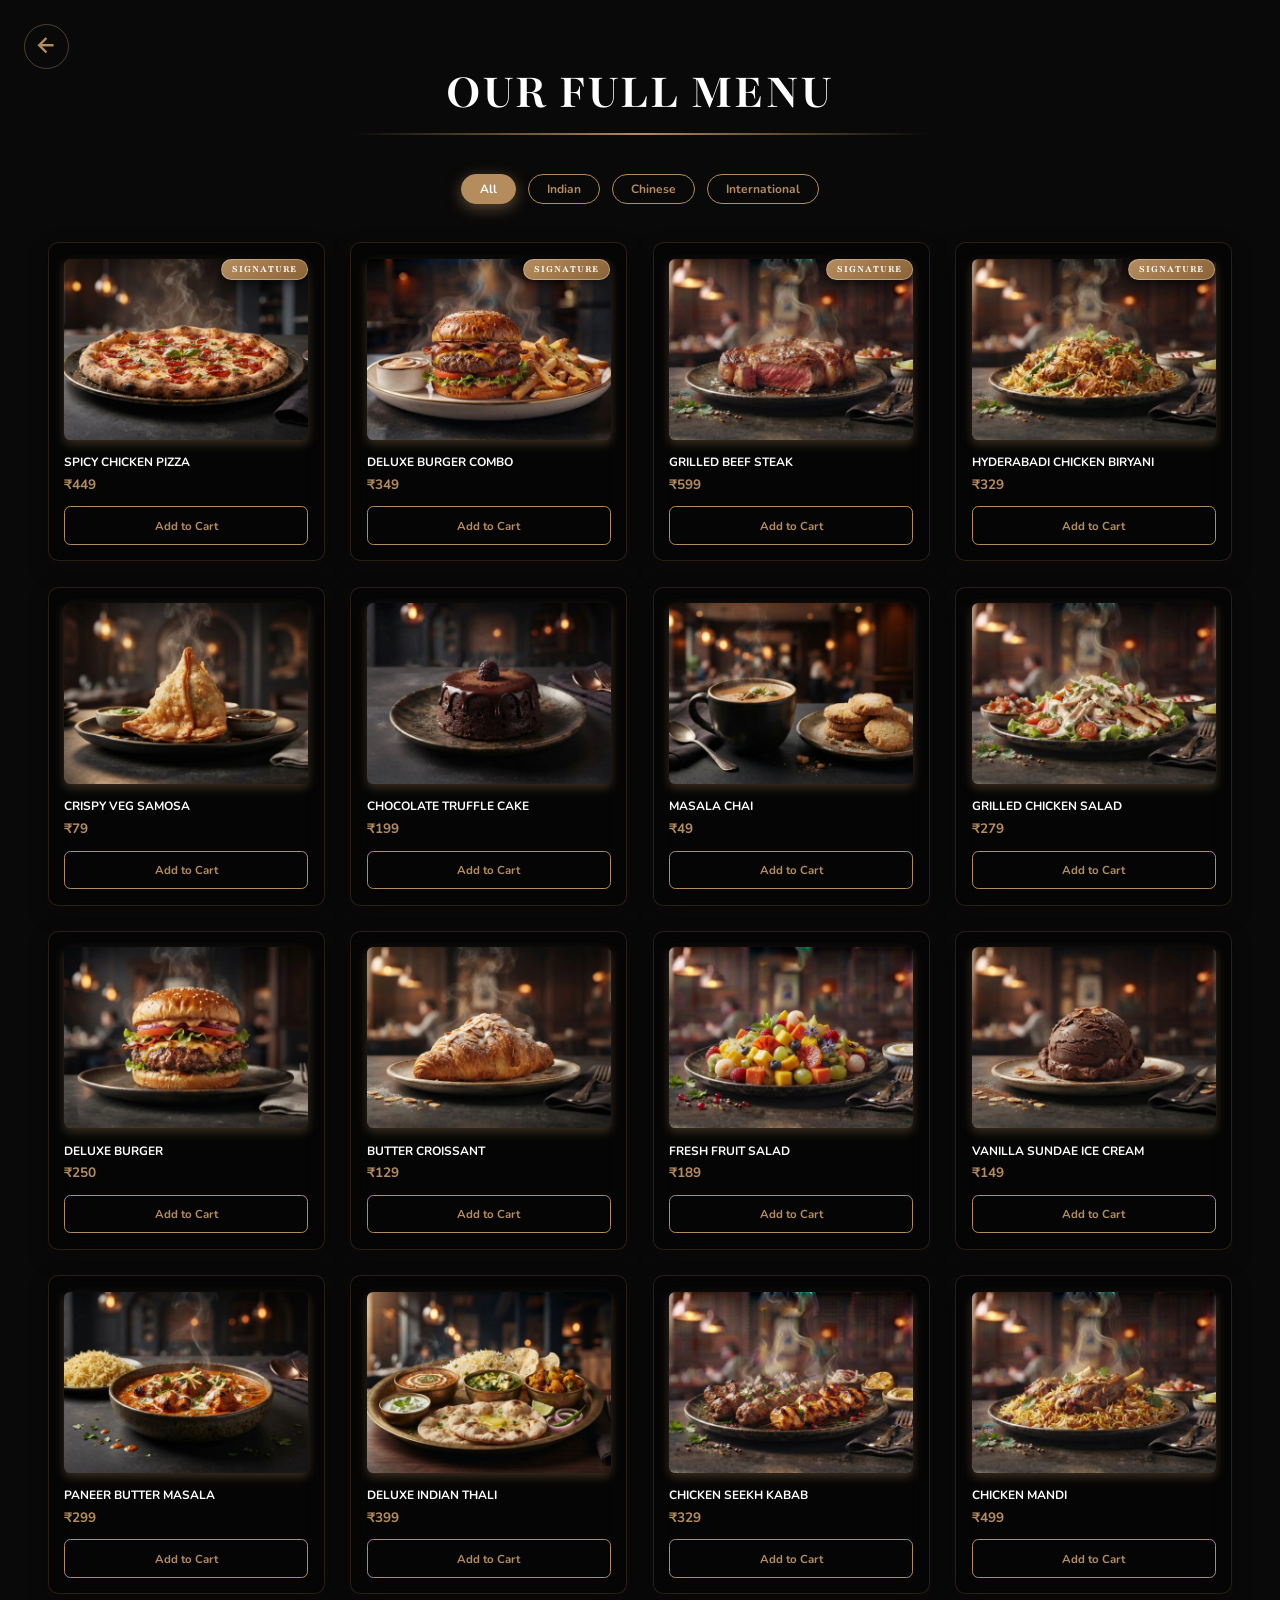
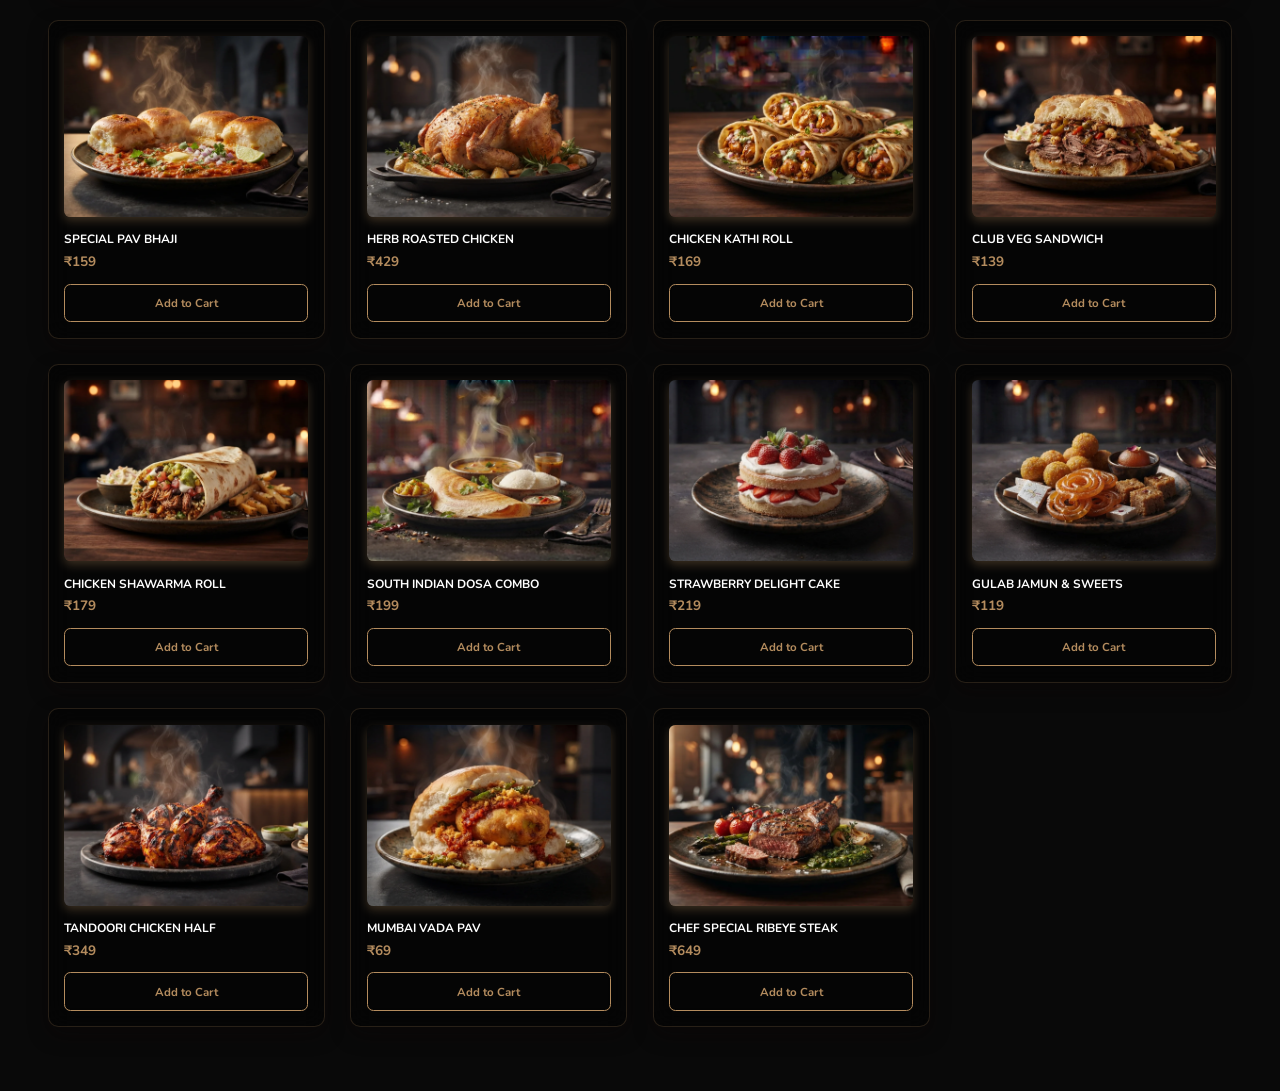
==== commit e18ab5a0: "Commit new Pages" ====
--- a/Menu-page/index2.html
+++ b/Menu-page/index2.html
@@ -4,7 +4,7 @@
 <head>
     <meta charset="UTF-8">
     <meta name="viewport" content="width=device-width, initial-scale=1.0">
-    <title>Restaurant Menu</title>
+    <title>Restaurant Menu - EMBER Kitchen & Bar</title>
     <link rel="stylesheet" href="style.css">
     <link href="https://unpkg.com/boxicons@2.1.4/css/boxicons.min.css" rel="stylesheet">
 </head>
@@ -12,21 +12,25 @@
 <body>
     <section class="full-menu">
         <h1>OUR FULL MENU</h1>
+        
+        <!-- Category Filter Links -->
         <div class="category">
             <ul>
-                <li><a href="#" class="active">All</a></li>
-                <li><a href="#">Indian</a></li>
-                <li><a href="#">Chinese</a></li>
-                <li><a href="#">International</a></li>
+                <li><a href="#" class="category-btn active" data-filter="all">All</a></li>
+                <li><a href="#" class="category-btn" data-filter="indian">Indian</a></li>
+                <li><a href="#" class="category-btn" data-filter="chinese">Chinese</a></li>
+                <li><a href="#" class="category-btn" data-filter="international">International</a></li>
             </ul>
         </div>
+
         <button class="menu-btn" onclick="window.location.href='../index.html'">
             <i id="menu-btnicon" class="bx bx-left-arrow-alt"></i>
         </button>
 
+        <!-- Menu Grid with Categorized Items -->
         <div class="menu-grid">
 
-            <div class="cards">
+            <div class="cards" data-category="international">
                 <img loading="lazy" src="../Food/Pizza.webp" alt="Pizza">
                 <p class="badge">Signature</p>
                 <h5>SPICY CHICKEN PIZZA</h5>
@@ -34,7 +38,7 @@
                 <button class="add-to-cart-btn">Add to Cart</button>
             </div>
 
-            <div class="cards">
+            <div class="cards" data-category="international">
                 <img loading="lazy" src="../Food/Burger Combo.webp" alt="Burger Combo">
                 <p class="badge">Signature</p>
                 <h5>DELUXE BURGER COMBO</h5>
@@ -42,15 +46,15 @@
                 <button class="add-to-cart-btn">Add to Cart</button>
             </div>
 
-            <div class="cards">
-                <img loading="lazy" src="../Food/Stake.webp" alt=" Stake">
+            <div class="cards" data-category="international">
+                <img loading="lazy" src="../Food/Stake.webp" alt="Stake">
                 <p class="badge">Signature</p>
                 <h5>GRILLED BEEF STEAK</h5>
                 <p>₹599</p>
                 <button class="add-to-cart-btn">Add to Cart</button>
             </div>
 
-            <div class="cards">
+            <div class="cards" data-category="indian">
                 <img loading="lazy" src="../Food/Biryani.webp" alt="Biryani">
                 <p class="badge">Signature</p>
                 <h5>HYDERABADI CHICKEN BIRYANI</h5>
@@ -58,161 +62,161 @@
                 <button class="add-to-cart-btn">Add to Cart</button>
             </div>
 
-            <div class="cards">
+            <div class="cards" data-category="indian">
                 <img loading="lazy" src="../Food/Samosa.webp" alt="Samosa">
                 <h5>CRISPY VEG SAMOSA</h5>
                 <p>₹79</p>
                 <button class="add-to-cart-btn">Add to Cart</button>
             </div>
 
-            <div class="cards">
+            <div class="cards" data-category="international">
                 <img loading="lazy" src="../Food/Cake.webp" alt="Cake">
                 <h5>CHOCOLATE TRUFFLE CAKE</h5>
                 <p>₹199</p>
                 <button class="add-to-cart-btn">Add to Cart</button>
             </div>
 
-            <div class="cards">
+            <div class="cards" data-category="indian">
                 <img loading="lazy" src="../Food/Chai.webp" alt="Chai">
                 <h5>MASALA CHAI</h5>
                 <p>₹49</p>
                 <button class="add-to-cart-btn">Add to Cart</button>
             </div>
 
-            <div class="cards">
+            <div class="cards" data-category="international">
                 <img loading="lazy" src="../Food/Chicken Salad.webp" alt="Chicken Salad">
                 <h5>GRILLED CHICKEN SALAD</h5>
                 <p>₹279</p>
                 <button class="add-to-cart-btn">Add to Cart</button>
             </div>
 
-            <div class="cards">
+            <div class="cards" data-category="international">
                 <img loading="lazy" src="../Food/Burger.webp" alt="Burger Combo">
                 <h5>DELUXE BURGER</h5>
                 <p>₹250</p>
                 <button class="add-to-cart-btn">Add to Cart</button>
             </div>
 
-            <div class="cards">
+            <div class="cards" data-category="international">
                 <img loading="lazy" src="../Food/Cruson.webp" alt="Croissant">
                 <h5>BUTTER CROISSANT</h5>
                 <p>₹129</p>
                 <button class="add-to-cart-btn">Add to Cart</button>
             </div>
 
-            <div class="cards">
+            <div class="cards" data-category="international">
                 <img loading="lazy" src="../Food/Fruit salad.webp" alt="Fruit Salad">
                 <h5>FRESH FRUIT SALAD</h5>
                 <p>₹189</p>
                 <button class="add-to-cart-btn">Add to Cart</button>
             </div>
 
-            <div class="cards">
+            <div class="cards" data-category="international">
                 <img loading="lazy" src="../Food/ICE Cream.webp" alt="Ice Cream">
                 <h5>VANILLA SUNDAE ICE CREAM</h5>
                 <p>₹149</p>
                 <button class="add-to-cart-btn">Add to Cart</button>
             </div>
 
-            <div class="cards">
+            <div class="cards" data-category="indian">
                 <img loading="lazy" src="../Food/Indian curry.webp" alt="Indian Curry">
                 <h5>PANEER BUTTER MASALA</h5>
                 <p>₹299</p>
                 <button class="add-to-cart-btn">Add to Cart</button>
             </div>
 
-            <div class="cards">
+            <div class="cards" data-category="indian">
                 <img loading="lazy" src="../Food/Indian-Thali.webp" alt="Indian Thali">
                 <h5>DELUXE INDIAN THALI</h5>
                 <p>₹399</p>
                 <button class="add-to-cart-btn">Add to Cart</button>
             </div>
 
-            <div class="cards">
+            <div class="cards" data-category="indian">
                 <img loading="lazy" src="../Food/Kababs.webp" alt="Kababs">
                 <h5>CHICKEN SEEKH KABAB</h5>
                 <p>₹329</p>
                 <button class="add-to-cart-btn">Add to Cart</button>
             </div>
 
-            <div class="cards">
+            <div class="cards" data-category="international">
                 <img loading="lazy" src="../Food/Mandi.webp" alt="Mandi">
                 <h5>CHICKEN MANDI</h5>
                 <p>₹499</p>
                 <button class="add-to-cart-btn">Add to Cart</button>
             </div>
 
-            <div class="cards">
+            <div class="cards" data-category="indian">
                 <img loading="lazy" src="../Food/Pav-bhaji.webp" alt="Pav Bhaji">
                 <h5>SPECIAL PAV BHAJI</h5>
                 <p>₹159</p>
                 <button class="add-to-cart-btn">Add to Cart</button>
             </div>
 
-            <div class="cards">
+            <div class="cards" data-category="international">
                 <img loading="lazy" src="../Food/Roasted-chicken.webp" alt="Roasted Chicken">
                 <h5>HERB ROASTED CHICKEN</h5>
                 <p>₹429</p>
                 <button class="add-to-cart-btn">Add to Cart</button>
             </div>
 
-            <div class="cards">
+            <div class="cards" data-category="indian">
                 <img loading="lazy" src="../Food/Roll.webp" alt="Roll">
                 <h5>CHICKEN KATHI ROLL</h5>
                 <p>₹169</p>
                 <button class="add-to-cart-btn">Add to Cart</button>
             </div>
 
-            <div class="cards">
+            <div class="cards" data-category="international">
                 <img loading="lazy" src="../Food/Sandwich.webp" alt="Sandwich">
                 <h5>CLUB VEG SANDWICH</h5>
                 <p>₹139</p>
                 <button class="add-to-cart-btn">Add to Cart</button>
             </div>
 
-            <div class="cards">
+            <div class="cards" data-category="chinese">
                 <img loading="lazy" src="../Food/Shawarma.webp" alt="Shawarma">
                 <h5>CHICKEN SHAWARMA ROLL</h5>
                 <p>₹179</p>
                 <button class="add-to-cart-btn">Add to Cart</button>
             </div>
 
-            <div class="cards">
+            <div class="cards" data-category="indian">
                 <img loading="lazy" src="../Food/South-indian.webp" alt="South Indian">
                 <h5>SOUTH INDIAN DOSA COMBO</h5>
                 <p>₹199</p>
                 <button class="add-to-cart-btn">Add to Cart</button>
             </div>
 
-            <div class="cards">
+            <div class="cards" data-category="international">
                 <img loading="lazy" src="../Food/Stawbeery-cake.webp" alt="Strawberry Cake">
                 <h5>STRAWBERRY DELIGHT CAKE</h5>
                 <p>₹219</p>
                 <button class="add-to-cart-btn">Add to Cart</button>
             </div>
 
-            <div class="cards">
+            <div class="cards" data-category="indian">
                 <img loading="lazy" src="../Food/Sweet.webp" alt="Sweet">
                 <h5>GULAB JAMUN & SWEETS</h5>
                 <p>₹119</p>
                 <button class="add-to-cart-btn">Add to Cart</button>
             </div>
 
-            <div class="cards">
+            <div class="cards" data-category="indian">
                 <img loading="lazy" src="../Food/Tandori-Chicken.webp" alt="Tandoori Chicken">
                 <h5>TANDOORI CHICKEN HALF</h5>
                 <p>₹349</p>
                 <button class="add-to-cart-btn">Add to Cart</button>
             </div>
 
-            <div class="cards">
+            <div class="cards" data-category="indian">
                 <img loading="lazy" src="../Food/Vada-pav.webp" alt="Vada Pav">
                 <h5>MUMBAI VADA PAV</h5>
                 <p>₹69</p>
                 <button class="add-to-cart-btn">Add to Cart</button>
             </div>
 
-            <div class="cards">
+            <div class="cards" data-category="international">
                 <img loading="lazy" src="../Food/Stake (2).webp" alt="Special Steak">
                 <h5>CHEF SPECIAL RIBEYE STEAK</h5>
                 <p>₹649</p>
@@ -221,7 +225,38 @@
 
         </div>
     </section>
+
+    <!-- Category Filtering Script -->
+    <script>
+        document.addEventListener('DOMContentLoaded', () => {
+            const categoryButtons = document.querySelectorAll('.category-btn');
+            const menuCards = document.querySelectorAll('.cards');
+
+            categoryButtons.forEach(button => {
+                button.addEventListener('click', (e) => {
+                    e.preventDefault();
+
+                    // Update active button state
+                    categoryButtons.forEach(btn => btn.classList.remove('active'));
+                    button.classList.add('active');
+
+                    const selectedFilter = button.getAttribute('data-filter');
+
+                    // Filter menu cards
+                    menuCards.forEach(card => {
+                        const cardCategory = card.getAttribute('data-category');
+
+                        if (selectedFilter === 'all' || cardCategory === selectedFilter) {
+                            card.style.display = 'flex';
+                        } else {
+                            card.style.display = 'none';
+                        }
+                    });
+                });
+            });
+        });
+    </script>
+    <script src="../script.js"></script>
 </body>
-<script src="../script.js"></script>
 
 </html>
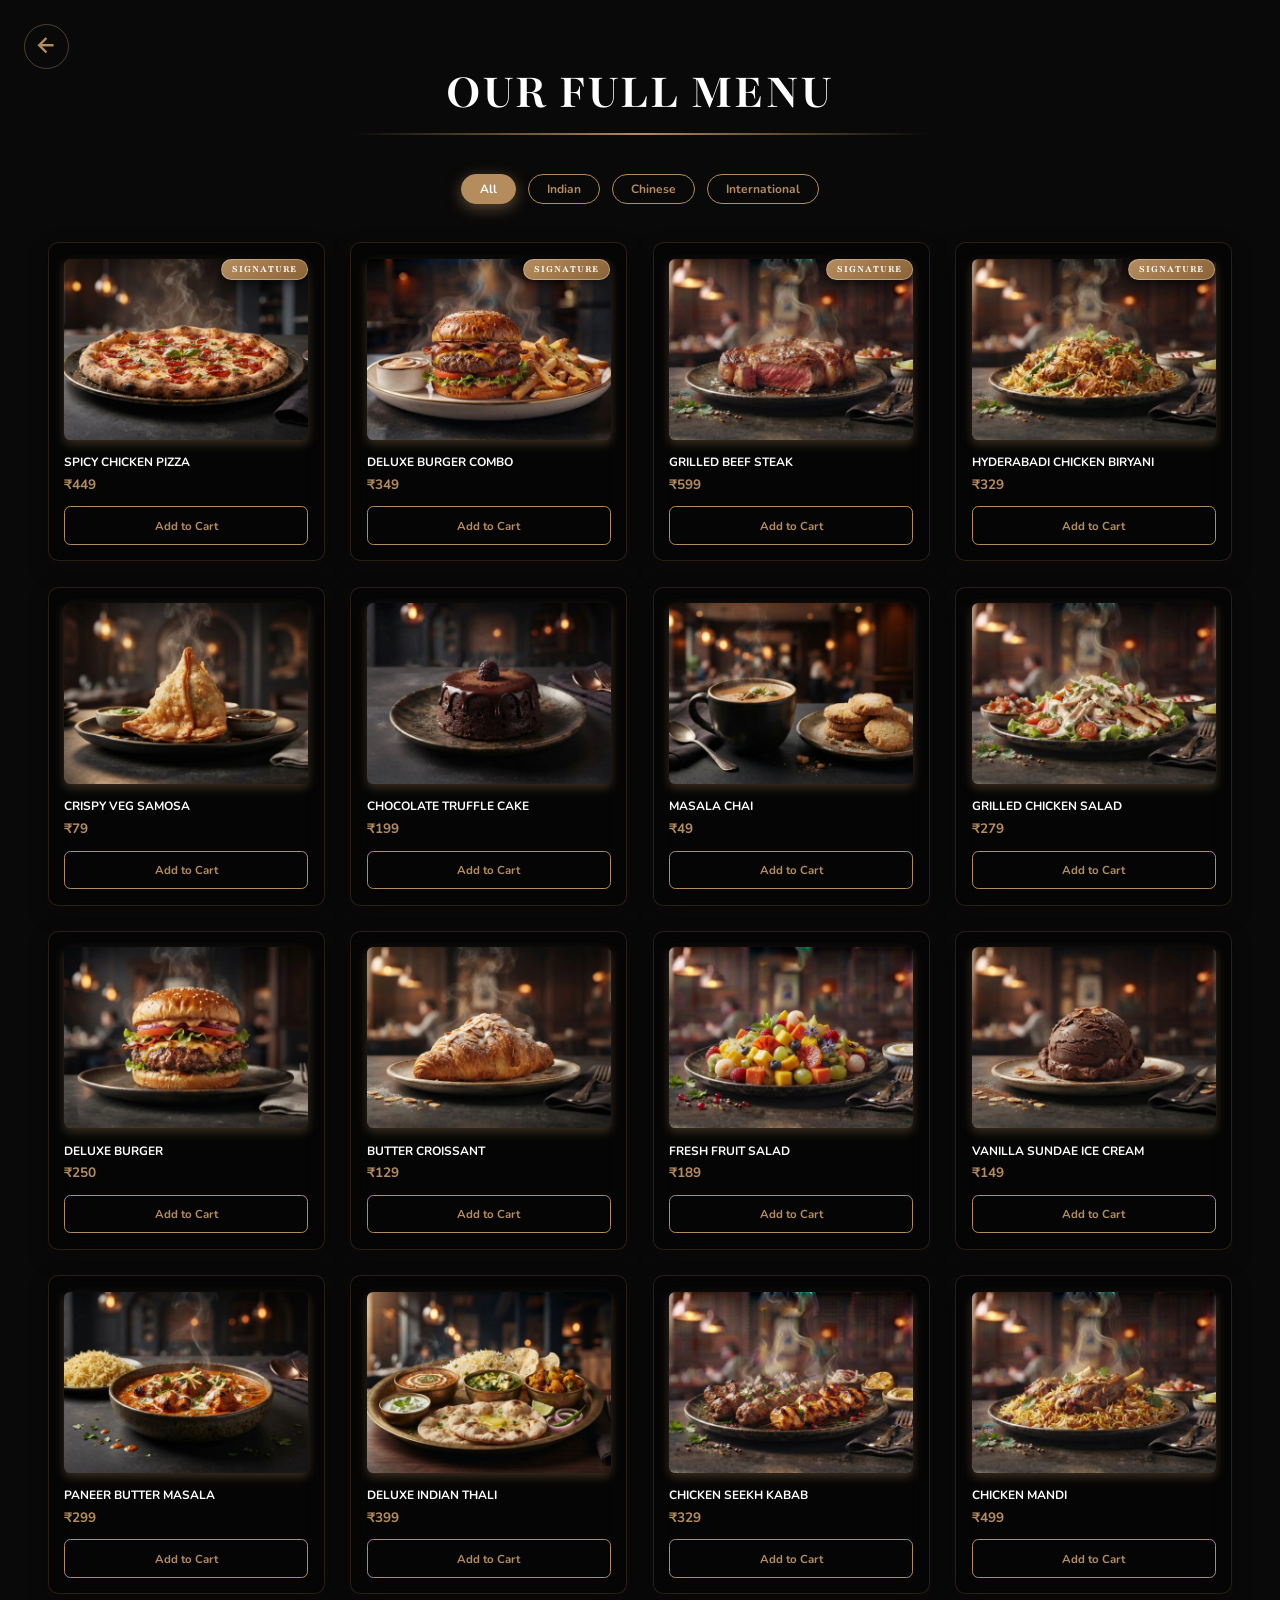
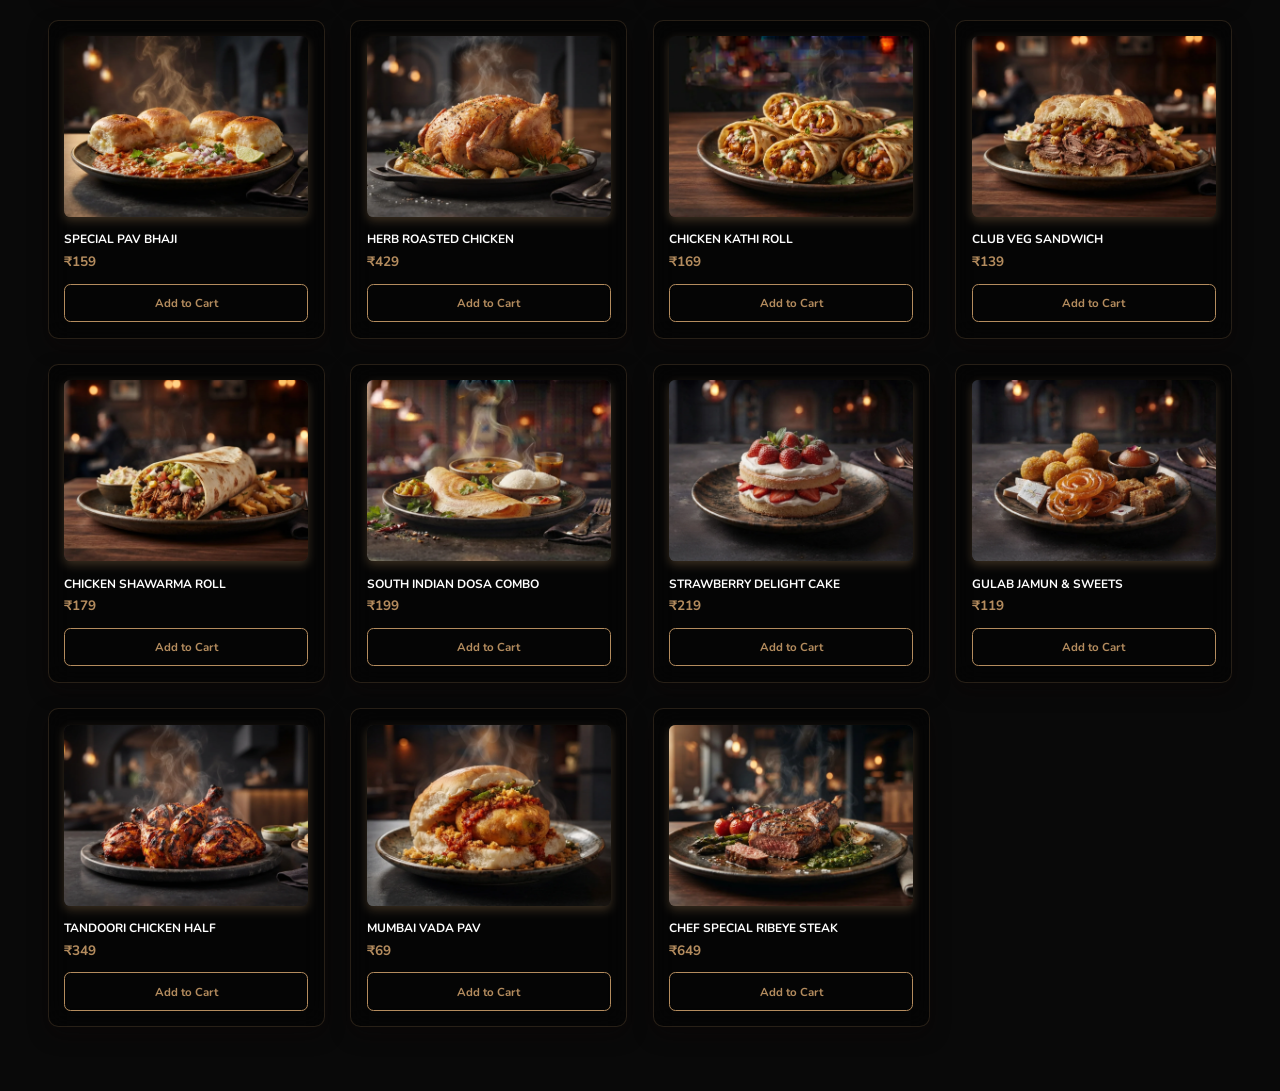
==== commit eda5dcdb: "Commit new Pages" ====
--- a/Menu-page/index2.html
+++ b/Menu-page/index2.html
@@ -4,6 +4,7 @@
 <head>
     <meta charset="UTF-8">
     <meta name="viewport" content="width=device-width, initial-scale=1.0">
+    <link rel="icon" type="image/png" href="/logo/Code_Generated_Image.png">
     <title>Restaurant Menu - EMBER Kitchen & Bar</title>
     <link rel="stylesheet" href="style.css">
     <link href="https://unpkg.com/boxicons@2.1.4/css/boxicons.min.css" rel="stylesheet">
@@ -12,7 +13,7 @@
 <body>
     <section class="full-menu">
         <h1>OUR FULL MENU</h1>
-        
+
         <!-- Category Filter Links -->
         <div class="category">
             <ul>
